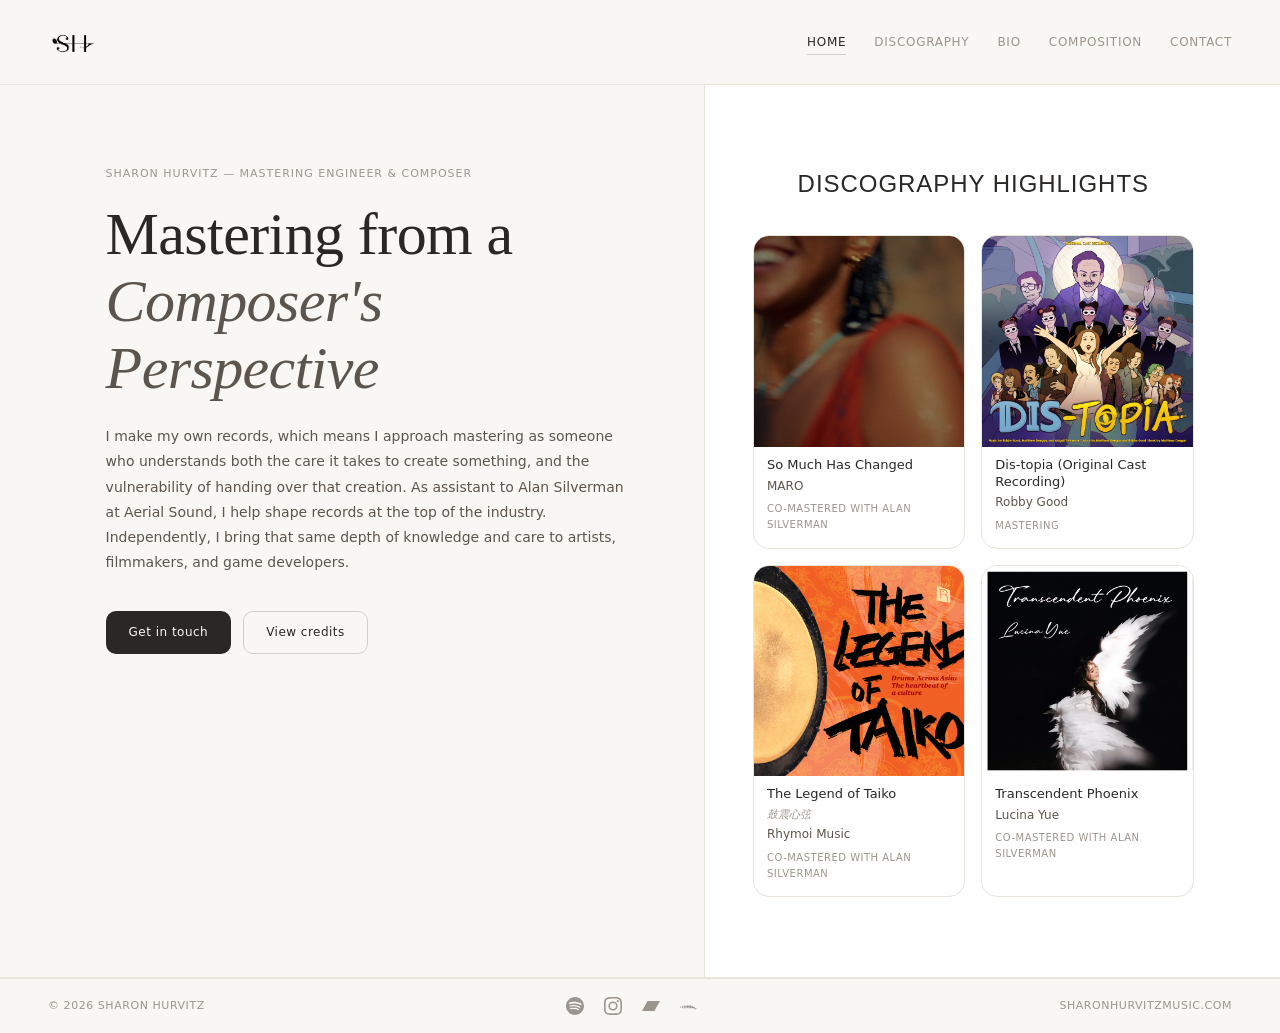
==== index.html @ 8f8ba1ec "Update index.html" ====
<!DOCTYPE html>
<html lang="en">
<head>
  <meta charset="UTF-8" />
  <link rel="icon" href="favicon.ico" />
<link rel="apple-touch-icon" href="apple-touch-icon.png" />
  <meta name="viewport" content="width=device-width, initial-scale=1.0" />
  <title>Sharon Hurvitz — Mastering Engineer & Composer</title>
  <meta name="description" content="Sharon Hurvitz is a New York-based mastering engineer and composer. Assistant to Alan Silverman at Aerial Sound." />
  
  <link rel="preconnect" href="https://fonts.googleapis.com" />
  <link rel="preconnect" href="https://fonts.gstatic.com" crossorigin />
  
<link href="https://api.fontshare.com/v2/css?f[]=satoshi@300,400,500&f[]=zodiak@300,400,italic&display=swap" rel="stylesheet">
  <link rel="stylesheet" href="style.css?v=3" />
</head>
<body>

  <nav class="nav" id="nav">
<a class="nav-logo" href="#" onclick="showPage('home');return false;" aria-label="Home">
  <img src="images/SH_black.png" alt="Sharon Hurvitz Logo" class="nav-logo-img" />
</a>    <div class="nav-links" id="navLinks">
      <a href="#" onclick="showPage('home');return false;" data-page="home" class="active">Home</a>
      <a href="#" onclick="showPage('discography');return false;" data-page="discography">Discography</a>
      <a href="#" onclick="showPage('bio');return false;" data-page="bio">Bio</a>
      <a href="#" onclick="showPage('composition');return false;" data-page="composition">Composition</a>
      <a href="#" onclick="showPage('contact');return false;" data-page="contact">Contact</a>
    </div>
    <button class="hamburger" id="hamburger" aria-label="Toggle menu" onclick="toggleMenu()">
      <span></span><span></span>
    </button>
  </nav>

  <!-- ── HOME ── -->
 <main id="page-home" class="page active">
    
    <div class="home-split-layout reveal">
      
      <section class="hero">
        <p class="eyebrow">Sharon Hurvitz — Mastering Engineer & Composer</p>
        <h1 class="hero-name">Mastering from a <br><em>Composer's Perspective<br></em></h1>
        <p class="hero-meta">I make my own records, which means I approach mastering as someone who understands both the care it takes to create something, and the vulnerability of handing over that creation. As assistant to Alan Silverman at Aerial Sound, I help shape records at the top of the industry. Independently, I bring that same depth of knowledge and care to artists, filmmakers, and game developers.</p>
        <div class="btn-row">
          <a href="#" class="btn btn-primary" onclick="showPage('contact');return false;">Get in touch</a>
          <a href="#" class="btn btn-secondary" onclick="showPage('discography');return false;">View credits</a>
        </div>
      </section>

      <section class="sec home-discography-section">
        <p class="sec-label">Discography Highlights</p>
        <div class="disc-grid" id="home-grid"></div>
      </section>
      
    </div><footer class="footer">
  <span>© 2026 Sharon Hurvitz</span>
  <div class="footer-links">
    <a href="https://open.spotify.com/artist/0zhpoaUAI5nfyorfeD2oMN?si=d4_nRjvzQNmylvNHb1slEg" target="_blank" rel="noopener" aria-label="Spotify">
      <svg xmlns="https://www.w3.org/2000/svg" width="18" height="18" viewBox="0 0 24 24" fill="currentColor"><path d="M12 0C5.4 0 0 5.4 0 12s5.4 12 12 12 12-5.4 12-12S18.66 0 12 0zm5.521 17.34c-.24.359-.66.48-1.021.24-2.82-1.74-6.36-2.101-10.561-1.141-.418.122-.779-.179-.899-.539-.12-.421.18-.78.54-.9 4.56-1.021 8.52-.6 11.64 1.32.42.18.479.659.301 1.02zm1.44-3.3c-.301.42-.841.6-1.262.3-3.239-1.98-8.159-2.58-11.939-1.38-.479.12-1.02-.12-1.14-.6-.12-.48.12-1.021.6-1.141C9.6 9.9 15 10.561 18.72 12.84c.361.181.54.78.241 1.2zm.12-3.36C15.24 8.4 8.82 8.16 5.16 9.301c-.6.179-1.2-.181-1.38-.721-.18-.601.18-1.2.72-1.381 4.26-1.26 11.28-1.02 15.721 1.621.539.3.719 1.02.419 1.56-.299.421-1.02.599-1.559.3z"/></svg>
    </a>
    <a href="https://www.instagram.com/sharon_hurvitz/" target="_blank" rel="noopener" aria-label="Instagram">
      <svg xmlns="https://www.w3.org/2000/svg" width="18" height="18" viewBox="0 0 24 24" fill="currentColor"><path d="M12 2.163c3.204 0 3.584.012 4.85.07 3.252.148 4.771 1.691 4.919 4.919.058 1.265.069 1.645.069 4.849 0 3.205-.012 3.584-.069 4.849-.149 3.225-1.664 4.771-4.919 4.919-1.266.058-1.644.07-4.85.07-3.204 0-3.584-.012-4.849-.07-3.26-.149-4.771-1.699-4.919-4.92-.058-1.265-.07-1.644-.07-4.849 0-3.204.013-3.583.07-4.849.149-3.227 1.664-4.771 4.919-4.919 1.266-.057 1.645-.069 4.849-.069zM12 0C8.741 0 8.333.014 7.053.072 2.695.272.273 2.69.073 7.052.014 8.333 0 8.741 0 12c0 3.259.014 3.668.072 4.948.2 4.358 2.618 6.78 6.98 6.98C8.333 23.986 8.741 24 12 24c3.259 0 3.668-.014 4.948-.072 4.354-.2 6.782-2.618 6.979-6.98.059-1.28.073-1.689.073-4.948 0-3.259-.014-3.667-.072-4.947-.196-4.354-2.617-6.78-6.979-6.98C15.668.014 15.259 0 12 0zm0 5.838a6.162 6.162 0 100 12.324 6.162 6.162 0 000-12.324zM12 16a4 4 0 110-8 4 4 0 010 8zm6.406-11.845a1.44 1.44 0 100 2.881 1.44 1.44 0 000-2.881z"/></svg>
    </a>
    <a href="https://sharonhurvitz.bandcamp.com/" target="_blank" rel="noopener" aria-label="Bandcamp">
      <svg xmlns="https://www.w3.org/2000/svg" width="18" height="18" viewBox="0 0 24 24" fill="currentColor"><path d="M0 18.75l7.437-13.5H24l-7.438 13.5z"/></svg>
    </a>
    <a href="https://soundcloud.com/sharon-hurvitz" target="_blank" rel="noopener" aria-label="SoundCloud">
      <svg xmlns="https://www.w3.org/2000/svg" width="18" height="18" viewBox="0 0 24 24" fill="currentColor"><path d="M1.175 12.225c-.017 0-.034.002-.05.006a.32.32 0 00-.24.23l-.39 1.18.39 1.167c.013.08.094.144.19.144.1 0 .178-.064.19-.144l.44-1.167-.44-1.18a.21.21 0 00-.09-.036zm2.137-.85c-.02 0-.04.002-.058.007-.11.03-.19.128-.19.244l-.44 1.773.44 1.77c0 .115.08.213.19.244.02.004.038.007.058.007.14 0 .254-.1.27-.236l.5-1.785-.5-1.785c-.016-.138-.13-.239-.27-.239zm2.18-.394c-.025 0-.05.004-.073.01-.135.04-.23.163-.23.306l-.5 1.893.5 1.888c0 .143.095.267.23.306.023.007.048.01.073.01.17 0 .31-.126.327-.296l.567-1.908-.567-1.908c-.017-.17-.157-.301-.327-.301zm2.19.155c-.028 0-.057.005-.084.013-.158.048-.268.192-.268.357l-.56 1.738.56 1.734c0 .165.11.31.268.357.027.008.056.013.084.013.195 0 .356-.147.374-.34l.635-1.764-.635-1.764c-.018-.193-.18-.344-.374-.344zm2.193-.56c-.032 0-.065.006-.096.016-.18.056-.307.22-.307.41l-.624 1.868.624 1.863c0 .19.127.354.307.41.031.01.064.016.096.016.222 0 .404-.167.424-.386l.706-1.903-.706-1.903c-.02-.22-.202-.391-.424-.391zm2.19-.03c-.036 0-.073.007-.108.02-.203.065-.347.25-.347.463l-.695 1.928.695 1.923c0 .213.144.398.347.463.035.013.072.02.108.02.25 0 .455-.19.477-.435l.786-1.971-.786-1.971c-.022-.246-.227-.44-.477-.44zm2.19.423c-.04 0-.082.008-.12.023-.228.075-.39.283-.39.52l-.773 1.505.773 1.5c0 .237.162.445.39.52.038.015.08.023.12.023.28 0 .51-.213.534-.49l.875-1.553-.875-1.553c-.024-.278-.254-.495-.534-.495zm2.188.867c-.044 0-.09.009-.133.026-.254.085-.434.316-.434.578l-.857 1.082.857 1.077c0 .262.18.493.434.578.043.017.089.026.133.026.31 0 .564-.237.59-.543l.97-1.138-.97-1.138c-.026-.307-.28-.548-.59-.548zm2.187 1.283c-.05 0-.1.01-.148.03-.28.094-.48.348-.48.637l-.94.66.94.654c0 .29.2.544.48.638.048.019.098.03.148.03.344 0 .625-.262.654-.6l1.063-.722-1.063-.722c-.029-.34-.31-.605-.654-.605zm2.186 1.65c-.054 0-.11.011-.163.033-.308.105-.528.384-.528.704l-1.02.23 1.02.224c0 .32.22.6.528.704.053.022.109.033.163.033.378 0 .686-.29.717-.66l1.154-.301-1.154-.301c-.031-.37-.339-.666-.717-.666z"/></svg>
    </a>
  </div>
  <span>sharonhurvitzmusic.com</span>
</footer>
  </main>

  <!-- ── DISCOGRAPHY ── -->
  <main id="page-discography" class="page">
    <section class="sec">
      <p class="sec-label">Mastering credits</p>
      <div id="album-detail"></div>
      <div class="disc-grid" id="disc-grid"></div>
    </section>
    <footer class="footer">
  <span>© 2026 Sharon Hurvitz</span>
  <div class="footer-links">
    <a href="https://open.spotify.com/artist/0zhpoaUAI5nfyorfeD2oMN?si=d4_nRjvzQNmylvNHb1slEg" target="_blank" rel="noopener" aria-label="Spotify">
      <svg xmlns="https://www.w3.org/2000/svg" width="18" height="18" viewBox="0 0 24 24" fill="currentColor"><path d="M12 0C5.4 0 0 5.4 0 12s5.4 12 12 12 12-5.4 12-12S18.66 0 12 0zm5.521 17.34c-.24.359-.66.48-1.021.24-2.82-1.74-6.36-2.101-10.561-1.141-.418.122-.779-.179-.899-.539-.12-.421.18-.78.54-.9 4.56-1.021 8.52-.6 11.64 1.32.42.18.479.659.301 1.02zm1.44-3.3c-.301.42-.841.6-1.262.3-3.239-1.98-8.159-2.58-11.939-1.38-.479.12-1.02-.12-1.14-.6-.12-.48.12-1.021.6-1.141C9.6 9.9 15 10.561 18.72 12.84c.361.181.54.78.241 1.2zm.12-3.36C15.24 8.4 8.82 8.16 5.16 9.301c-.6.179-1.2-.181-1.38-.721-.18-.601.18-1.2.72-1.381 4.26-1.26 11.28-1.02 15.721 1.621.539.3.719 1.02.419 1.56-.299.421-1.02.599-1.559.3z"/></svg>
    </a>
    <a href="https://www.instagram.com/sharon_hurvitz/" target="_blank" rel="noopener" aria-label="Instagram">
      <svg xmlns="https://www.w3.org/2000/svg" width="18" height="18" viewBox="0 0 24 24" fill="currentColor"><path d="M12 2.163c3.204 0 3.584.012 4.85.07 3.252.148 4.771 1.691 4.919 4.919.058 1.265.069 1.645.069 4.849 0 3.205-.012 3.584-.069 4.849-.149 3.225-1.664 4.771-4.919 4.919-1.266.058-1.644.07-4.85.07-3.204 0-3.584-.012-4.849-.07-3.26-.149-4.771-1.699-4.919-4.92-.058-1.265-.07-1.644-.07-4.849 0-3.204.013-3.583.07-4.849.149-3.227 1.664-4.771 4.919-4.919 1.266-.057 1.645-.069 4.849-.069zM12 0C8.741 0 8.333.014 7.053.072 2.695.272.273 2.69.073 7.052.014 8.333 0 8.741 0 12c0 3.259.014 3.668.072 4.948.2 4.358 2.618 6.78 6.98 6.98C8.333 23.986 8.741 24 12 24c3.259 0 3.668-.014 4.948-.072 4.354-.2 6.782-2.618 6.979-6.98.059-1.28.073-1.689.073-4.948 0-3.259-.014-3.667-.072-4.947-.196-4.354-2.617-6.78-6.979-6.98C15.668.014 15.259 0 12 0zm0 5.838a6.162 6.162 0 100 12.324 6.162 6.162 0 000-12.324zM12 16a4 4 0 110-8 4 4 0 010 8zm6.406-11.845a1.44 1.44 0 100 2.881 1.44 1.44 0 000-2.881z"/></svg>
    </a>
    <a href="https://sharonhurvitz.bandcamp.com/" target="_blank" rel="noopener" aria-label="Bandcamp">
      <svg xmlns="https://www.w3.org/2000/svg" width="18" height="18" viewBox="0 0 24 24" fill="currentColor"><path d="M0 18.75l7.437-13.5H24l-7.438 13.5z"/></svg>
    </a>
    <a href="https://soundcloud.com/sharon-hurvitz" target="_blank" rel="noopener" aria-label="SoundCloud">
      <svg xmlns="https://www.w3.org/2000/svg" width="18" height="18" viewBox="0 0 24 24" fill="currentColor"><path d="M1.175 12.225c-.017 0-.034.002-.05.006a.32.32 0 00-.24.23l-.39 1.18.39 1.167c.013.08.094.144.19.144.1 0 .178-.064.19-.144l.44-1.167-.44-1.18a.21.21 0 00-.09-.036zm2.137-.85c-.02 0-.04.002-.058.007-.11.03-.19.128-.19.244l-.44 1.773.44 1.77c0 .115.08.213.19.244.02.004.038.007.058.007.14 0 .254-.1.27-.236l.5-1.785-.5-1.785c-.016-.138-.13-.239-.27-.239zm2.18-.394c-.025 0-.05.004-.073.01-.135.04-.23.163-.23.306l-.5 1.893.5 1.888c0 .143.095.267.23.306.023.007.048.01.073.01.17 0 .31-.126.327-.296l.567-1.908-.567-1.908c-.017-.17-.157-.301-.327-.301zm2.19.155c-.028 0-.057.005-.084.013-.158.048-.268.192-.268.357l-.56 1.738.56 1.734c0 .165.11.31.268.357.027.008.056.013.084.013.195 0 .356-.147.374-.34l.635-1.764-.635-1.764c-.018-.193-.18-.344-.374-.344zm2.193-.56c-.032 0-.065.006-.096.016-.18.056-.307.22-.307.41l-.624 1.868.624 1.863c0 .19.127.354.307.41.031.01.064.016.096.016.222 0 .404-.167.424-.386l.706-1.903-.706-1.903c-.02-.22-.202-.391-.424-.391zm2.19-.03c-.036 0-.073.007-.108.02-.203.065-.347.25-.347.463l-.695 1.928.695 1.923c0 .213.144.398.347.463.035.013.072.02.108.02.25 0 .455-.19.477-.435l.786-1.971-.786-1.971c-.022-.246-.227-.44-.477-.44zm2.19.423c-.04 0-.082.008-.12.023-.228.075-.39.283-.39.52l-.773 1.505.773 1.5c0 .237.162.445.39.52.038.015.08.023.12.023.28 0 .51-.213.534-.49l.875-1.553-.875-1.553c-.024-.278-.254-.495-.534-.495zm2.188.867c-.044 0-.09.009-.133.026-.254.085-.434.316-.434.578l-.857 1.082.857 1.077c0 .262.18.493.434.578.043.017.089.026.133.026.31 0 .564-.237.59-.543l.97-1.138-.97-1.138c-.026-.307-.28-.548-.59-.548zm2.187 1.283c-.05 0-.1.01-.148.03-.28.094-.48.348-.48.637l-.94.66.94.654c0 .29.2.544.48.638.048.019.098.03.148.03.344 0 .625-.262.654-.6l1.063-.722-1.063-.722c-.029-.34-.31-.605-.654-.605zm2.186 1.65c-.054 0-.11.011-.163.033-.308.105-.528.384-.528.704l-1.02.23 1.02.224c0 .32.22.6.528.704.053.022.109.033.163.033.378 0 .686-.29.717-.66l1.154-.301-1.154-.301c-.031-.37-.339-.666-.717-.666z"/></svg>
    </a>
  </div>
  <span>sharonhurvitzmusic.com</span>
</footer>
  </main>

  <!-- ── BIO ── -->
  <main id="page-bio" class="page">
    <section class="sec reveal">
      <p class="sec-label">Bio</p>
      <div class="bio-body">
        <p><em>Sharon Hurvitz</em> is a New York-based mastering engineer and composer. She serves as an assistant to Grammy-winning engineer Alan Silverman at Aerial Sound, working alongside one of the industry's most celebrated engineers on a catalog spanning over 100 Grammy-nominated records.</p>
        <p>Sharon’s technical approach is deeply informed by her work as a composer. She attended Columbia University, studying with Georg Friedrich Haas and Zosha Di Castri, and earned a Master of Music in Screen Scoring from NYU Steinhardt. This academic foundation, paired with performances of her concert works by ensembles such as the Los Angeles Philharmonic, the International Contemporary Ensemble, and the Calder String Quartet, has given her a refined ear for dynamic range, texture, and emotional intent. She views mastering not merely as the final step in production, but as a collaborative opportunity to elevate a song’s narrative.</p>
        <p>Her mastering portfolio spans a diverse range of genres, from Maro’s debut English-language album <em>So Much Has Changed</em> and Robby Good’s theatrical cast recording <em>Dis-topia</em>, to classical audiophile releases. Whether the project is a classical recording or a hyperpop single, she applies the same rigorous attention to the unique intent behind every record.</p>
        <p>As an artist, Sharon releases music under her own name. Her debut album <em>Clangen Vol. 1: Newleaf</em>, the official soundtrack for the indie game <em>Clan Generator</em>, showcases her ability to blend complex orchestral and ambient textures into fully realized immersive soundscapes.</p>
        <p>Based in New York, she works internationally.</p>
      </div>
    </section>
    <footer class="footer">
  <span>© 2026 Sharon Hurvitz</span>
  <div class="footer-links">
    <a href="https://open.spotify.com/artist/0zhpoaUAI5nfyorfeD2oMN?si=d4_nRjvzQNmylvNHb1slEg" target="_blank" rel="noopener" aria-label="Spotify">
      <svg xmlns="https://www.w3.org/2000/svg" width="18" height="18" viewBox="0 0 24 24" fill="currentColor"><path d="M12 0C5.4 0 0 5.4 0 12s5.4 12 12 12 12-5.4 12-12S18.66 0 12 0zm5.521 17.34c-.24.359-.66.48-1.021.24-2.82-1.74-6.36-2.101-10.561-1.141-.418.122-.779-.179-.899-.539-.12-.421.18-.78.54-.9 4.56-1.021 8.52-.6 11.64 1.32.42.18.479.659.301 1.02zm1.44-3.3c-.301.42-.841.6-1.262.3-3.239-1.98-8.159-2.58-11.939-1.38-.479.12-1.02-.12-1.14-.6-.12-.48.12-1.021.6-1.141C9.6 9.9 15 10.561 18.72 12.84c.361.181.54.78.241 1.2zm.12-3.36C15.24 8.4 8.82 8.16 5.16 9.301c-.6.179-1.2-.181-1.38-.721-.18-.601.18-1.2.72-1.381 4.26-1.26 11.28-1.02 15.721 1.621.539.3.719 1.02.419 1.56-.299.421-1.02.599-1.559.3z"/></svg>
    </a>
    <a href="https://www.instagram.com/sharon_hurvitz/" target="_blank" rel="noopener" aria-label="Instagram">
      <svg xmlns="https://www.w3.org/2000/svg" width="18" height="18" viewBox="0 0 24 24" fill="currentColor"><path d="M12 2.163c3.204 0 3.584.012 4.85.07 3.252.148 4.771 1.691 4.919 4.919.058 1.265.069 1.645.069 4.849 0 3.205-.012 3.584-.069 4.849-.149 3.225-1.664 4.771-4.919 4.919-1.266.058-1.644.07-4.85.07-3.204 0-3.584-.012-4.849-.07-3.26-.149-4.771-1.699-4.919-4.92-.058-1.265-.07-1.644-.07-4.849 0-3.204.013-3.583.07-4.849.149-3.227 1.664-4.771 4.919-4.919 1.266-.057 1.645-.069 4.849-.069zM12 0C8.741 0 8.333.014 7.053.072 2.695.272.273 2.69.073 7.052.014 8.333 0 8.741 0 12c0 3.259.014 3.668.072 4.948.2 4.358 2.618 6.78 6.98 6.98C8.333 23.986 8.741 24 12 24c3.259 0 3.668-.014 4.948-.072 4.354-.2 6.782-2.618 6.979-6.98.059-1.28.073-1.689.073-4.948 0-3.259-.014-3.667-.072-4.947-.196-4.354-2.617-6.78-6.979-6.98C15.668.014 15.259 0 12 0zm0 5.838a6.162 6.162 0 100 12.324 6.162 6.162 0 000-12.324zM12 16a4 4 0 110-8 4 4 0 010 8zm6.406-11.845a1.44 1.44 0 100 2.881 1.44 1.44 0 000-2.881z"/></svg>
    </a>
    <a href="https://sharonhurvitz.bandcamp.com/" target="_blank" rel="noopener" aria-label="Bandcamp">
      <svg xmlns="https://www.w3.org/2000/svg" width="18" height="18" viewBox="0 0 24 24" fill="currentColor"><path d="M0 18.75l7.437-13.5H24l-7.438 13.5z"/></svg>
    </a>
    <a href="https://soundcloud.com/sharon-hurvitz" target="_blank" rel="noopener" aria-label="SoundCloud">
      <svg xmlns="https://www.w3.org/2000/svg" width="18" height="18" viewBox="0 0 24 24" fill="currentColor"><path d="M1.175 12.225c-.017 0-.034.002-.05.006a.32.32 0 00-.24.23l-.39 1.18.39 1.167c.013.08.094.144.19.144.1 0 .178-.064.19-.144l.44-1.167-.44-1.18a.21.21 0 00-.09-.036zm2.137-.85c-.02 0-.04.002-.058.007-.11.03-.19.128-.19.244l-.44 1.773.44 1.77c0 .115.08.213.19.244.02.004.038.007.058.007.14 0 .254-.1.27-.236l.5-1.785-.5-1.785c-.016-.138-.13-.239-.27-.239zm2.18-.394c-.025 0-.05.004-.073.01-.135.04-.23.163-.23.306l-.5 1.893.5 1.888c0 .143.095.267.23.306.023.007.048.01.073.01.17 0 .31-.126.327-.296l.567-1.908-.567-1.908c-.017-.17-.157-.301-.327-.301zm2.19.155c-.028 0-.057.005-.084.013-.158.048-.268.192-.268.357l-.56 1.738.56 1.734c0 .165.11.31.268.357.027.008.056.013.084.013.195 0 .356-.147.374-.34l.635-1.764-.635-1.764c-.018-.193-.18-.344-.374-.344zm2.193-.56c-.032 0-.065.006-.096.016-.18.056-.307.22-.307.41l-.624 1.868.624 1.863c0 .19.127.354.307.41.031.01.064.016.096.016.222 0 .404-.167.424-.386l.706-1.903-.706-1.903c-.02-.22-.202-.391-.424-.391zm2.19-.03c-.036 0-.073.007-.108.02-.203.065-.347.25-.347.463l-.695 1.928.695 1.923c0 .213.144.398.347.463.035.013.072.02.108.02.25 0 .455-.19.477-.435l.786-1.971-.786-1.971c-.022-.246-.227-.44-.477-.44zm2.19.423c-.04 0-.082.008-.12.023-.228.075-.39.283-.39.52l-.773 1.505.773 1.5c0 .237.162.445.39.52.038.015.08.023.12.023.28 0 .51-.213.534-.49l.875-1.553-.875-1.553c-.024-.278-.254-.495-.534-.495zm2.188.867c-.044 0-.09.009-.133.026-.254.085-.434.316-.434.578l-.857 1.082.857 1.077c0 .262.18.493.434.578.043.017.089.026.133.026.31 0 .564-.237.59-.543l.97-1.138-.97-1.138c-.026-.307-.28-.548-.59-.548zm2.187 1.283c-.05 0-.1.01-.148.03-.28.094-.48.348-.48.637l-.94.66.94.654c0 .29.2.544.48.638.048.019.098.03.148.03.344 0 .625-.262.654-.6l1.063-.722-1.063-.722c-.029-.34-.31-.605-.654-.605zm2.186 1.65c-.054 0-.11.011-.163.033-.308.105-.528.384-.528.704l-1.02.23 1.02.224c0 .32.22.6.528.704.053.022.109.033.163.033.378 0 .686-.29.717-.66l1.154-.301-1.154-.301c-.031-.37-.339-.666-.717-.666z"/></svg>
    </a>
  </div>
  <span>sharonhurvitzmusic.com</span>
</footer>
  </main>

 <!-- ── COMPOSITION ── -->
<main id="page-composition" class="page">
  <section class="sec reveal">
    <p class="sec-label">Composition — original releases</p>
    <div class="comp-grid">

      <div class="comp-card">
        <img src="images/newleaf.png" alt="Clangen Vol. 1: Newleaf album art" />
        <div class="comp-card-body">
          <h2 class="comp-title">Clangen Vol. 1: Newleaf</h2>
          <p class="comp-sub">Sharon Hurvitz · 2026 · Self-released</p>
          <p class="comp-roles">Composer · Producer · Mixing Engineer · Mastering Engineer</p>
          <div class="tracklist" id="newleaf-tracklist">
            <div class="track" data-src="audio/01-Generations.mp3">
              <button class="track-play" aria-label="Play Generations">&#9654;</button>
              <span class="tn">1</span>
              <span class="track-name">Generations</span>
              <span class="track-duration"></span>
            </div>
            <div class="track" data-src="audio/02-Crossing-the-River.mp3">
              <button class="track-play" aria-label="Play Crossing the River">▶</button>
              <span class="tn">2</span>
              <span class="track-name">Crossing the River <span style="color: var(--text-muted);">(composed by Carl-Isaak Krulewitch)</span></span>
              <span class="track-duration"></span>
            </div>
            <div class="track" data-src="audio/03-Newleaf.mp3">
              <button class="track-play" aria-label="Play Newleaf">&#9654;</button>
              <span class="tn">3</span>
              <span class="track-name">Newleaf</span>
              <span class="track-duration"></span>
            </div>
            <div class="track" data-src="audio/04-Ancient-Tunnels.mp3">
              <button class="track-play" aria-label="Play Ancient Tunnels">&#9654;</button>
              <span class="tn">4</span>
              <span class="track-name">Ancient Tunnels</span>
              <span class="track-duration"></span>
            </div>
            <div class="track" data-src="audio/05-The-Medicine-Cats-Den.mp3">
              <button class="track-play" aria-label="Play The Medicine Cat's Den">▶</button>
              <span class="tn">5</span>
              <span class="track-name">The Medicine Cat's Den <span style="color: var(--text-muted);">(composed by Carl-Isaak Krulewitch)</span></span>
              <span class="track-duration"></span>
            </div>
            <div class="track" data-src="audio/06-Dawn-Patrol.mp3">
              <button class="track-play" aria-label="Play Dawn Patrol">&#9654;</button>
              <span class="tn">6</span>
              <span class="track-name">Dawn Patrol</span>
              <span class="track-duration"></span>
            </div>
            <div class="track" data-src="audio/07-The-Moonstone.mp3">
              <button class="track-play" aria-label="Play The Moonstone">&#9654;</button>
              <span class="tn">7</span>
              <span class="track-name">The Moonstone</span>
              <span class="track-duration"></span>
            </div>
            <div class="track" data-src="audio/08-Leafbare.mp3">
              <button class="track-play" aria-label="Play Leafbare">&#9654;</button>
              <span class="tn">8</span>
              <span class="track-name">Leafbare</span>
              <span class="track-duration"></span>
            </div>
            <div class="track" data-src="audio/09-Moonhigh-Vigil.mp3">
              <button class="track-play" aria-label="Play Moonhigh Vigil">&#9654;</button>
              <span class="tn">9</span>
              <span class="track-name">Moonhigh Vigil</span>
              <span class="track-duration"></span>
            </div>
          </div>
        </div>
      </div>

      <div class="comp-card comp-card--cta" onclick="showPage('contact')">
        <div class="cta-inner">
          <span class="cta-plus">+</span>
          <p class="cta-text">Commission a composition</p>
          <p class="cta-sub">Film · sync · collaborative</p>
        </div>
      </div>

    </div>
  </section>
  <footer class="footer">
  <span>© 2026 Sharon Hurvitz</span>
  <div class="footer-links">
    <a href="https://open.spotify.com/artist/0zhpoaUAI5nfyorfeD2oMN?si=d4_nRjvzQNmylvNHb1slEg" target="_blank" rel="noopener" aria-label="Spotify">
      <svg xmlns="https://www.w3.org/2000/svg" width="18" height="18" viewBox="0 0 24 24" fill="currentColor"><path d="M12 0C5.4 0 0 5.4 0 12s5.4 12 12 12 12-5.4 12-12S18.66 0 12 0zm5.521 17.34c-.24.359-.66.48-1.021.24-2.82-1.74-6.36-2.101-10.561-1.141-.418.122-.779-.179-.899-.539-.12-.421.18-.78.54-.9 4.56-1.021 8.52-.6 11.64 1.32.42.18.479.659.301 1.02zm1.44-3.3c-.301.42-.841.6-1.262.3-3.239-1.98-8.159-2.58-11.939-1.38-.479.12-1.02-.12-1.14-.6-.12-.48.12-1.021.6-1.141C9.6 9.9 15 10.561 18.72 12.84c.361.181.54.78.241 1.2zm.12-3.36C15.24 8.4 8.82 8.16 5.16 9.301c-.6.179-1.2-.181-1.38-.721-.18-.601.18-1.2.72-1.381 4.26-1.26 11.28-1.02 15.721 1.621.539.3.719 1.02.419 1.56-.299.421-1.02.599-1.559.3z"/></svg>
    </a>
    <a href="https://www.instagram.com/sharon_hurvitz/" target="_blank" rel="noopener" aria-label="Instagram">
      <svg xmlns="https://www.w3.org/2000/svg" width="18" height="18" viewBox="0 0 24 24" fill="currentColor"><path d="M12 2.163c3.204 0 3.584.012 4.85.07 3.252.148 4.771 1.691 4.919 4.919.058 1.265.069 1.645.069 4.849 0 3.205-.012 3.584-.069 4.849-.149 3.225-1.664 4.771-4.919 4.919-1.266.058-1.644.07-4.85.07-3.204 0-3.584-.012-4.849-.07-3.26-.149-4.771-1.699-4.919-4.92-.058-1.265-.07-1.644-.07-4.849 0-3.204.013-3.583.07-4.849.149-3.227 1.664-4.771 4.919-4.919 1.266-.057 1.645-.069 4.849-.069zM12 0C8.741 0 8.333.014 7.053.072 2.695.272.273 2.69.073 7.052.014 8.333 0 8.741 0 12c0 3.259.014 3.668.072 4.948.2 4.358 2.618 6.78 6.98 6.98C8.333 23.986 8.741 24 12 24c3.259 0 3.668-.014 4.948-.072 4.354-.2 6.782-2.618 6.979-6.98.059-1.28.073-1.689.073-4.948 0-3.259-.014-3.667-.072-4.947-.196-4.354-2.617-6.78-6.979-6.98C15.668.014 15.259 0 12 0zm0 5.838a6.162 6.162 0 100 12.324 6.162 6.162 0 000-12.324zM12 16a4 4 0 110-8 4 4 0 010 8zm6.406-11.845a1.44 1.44 0 100 2.881 1.44 1.44 0 000-2.881z"/></svg>
    </a>
    <a href="https://sharonhurvitz.bandcamp.com/" target="_blank" rel="noopener" aria-label="Bandcamp">
      <svg xmlns="https://www.w3.org/2000/svg" width="18" height="18" viewBox="0 0 24 24" fill="currentColor"><path d="M0 18.75l7.437-13.5H24l-7.438 13.5z"/></svg>
    </a>
    <a href="https://soundcloud.com/sharon-hurvitz" target="_blank" rel="noopener" aria-label="SoundCloud">
      <svg xmlns="https://www.w3.org/2000/svg" width="18" height="18" viewBox="0 0 24 24" fill="currentColor"><path d="M1.175 12.225c-.017 0-.034.002-.05.006a.32.32 0 00-.24.23l-.39 1.18.39 1.167c.013.08.094.144.19.144.1 0 .178-.064.19-.144l.44-1.167-.44-1.18a.21.21 0 00-.09-.036zm2.137-.85c-.02 0-.04.002-.058.007-.11.03-.19.128-.19.244l-.44 1.773.44 1.77c0 .115.08.213.19.244.02.004.038.007.058.007.14 0 .254-.1.27-.236l.5-1.785-.5-1.785c-.016-.138-.13-.239-.27-.239zm2.18-.394c-.025 0-.05.004-.073.01-.135.04-.23.163-.23.306l-.5 1.893.5 1.888c0 .143.095.267.23.306.023.007.048.01.073.01.17 0 .31-.126.327-.296l.567-1.908-.567-1.908c-.017-.17-.157-.301-.327-.301zm2.19.155c-.028 0-.057.005-.084.013-.158.048-.268.192-.268.357l-.56 1.738.56 1.734c0 .165.11.31.268.357.027.008.056.013.084.013.195 0 .356-.147.374-.34l.635-1.764-.635-1.764c-.018-.193-.18-.344-.374-.344zm2.193-.56c-.032 0-.065.006-.096.016-.18.056-.307.22-.307.41l-.624 1.868.624 1.863c0 .19.127.354.307.41.031.01.064.016.096.016.222 0 .404-.167.424-.386l.706-1.903-.706-1.903c-.02-.22-.202-.391-.424-.391zm2.19-.03c-.036 0-.073.007-.108.02-.203.065-.347.25-.347.463l-.695 1.928.695 1.923c0 .213.144.398.347.463.035.013.072.02.108.02.25 0 .455-.19.477-.435l.786-1.971-.786-1.971c-.022-.246-.227-.44-.477-.44zm2.19.423c-.04 0-.082.008-.12.023-.228.075-.39.283-.39.52l-.773 1.505.773 1.5c0 .237.162.445.39.52.038.015.08.023.12.023.28 0 .51-.213.534-.49l.875-1.553-.875-1.553c-.024-.278-.254-.495-.534-.495zm2.188.867c-.044 0-.09.009-.133.026-.254.085-.434.316-.434.578l-.857 1.082.857 1.077c0 .262.18.493.434.578.043.017.089.026.133.026.31 0 .564-.237.59-.543l.97-1.138-.97-1.138c-.026-.307-.28-.548-.59-.548zm2.187 1.283c-.05 0-.1.01-.148.03-.28.094-.48.348-.48.637l-.94.66.94.654c0 .29.2.544.48.638.048.019.098.03.148.03.344 0 .625-.262.654-.6l1.063-.722-1.063-.722c-.029-.34-.31-.605-.654-.605zm2.186 1.65c-.054 0-.11.011-.163.033-.308.105-.528.384-.528.704l-1.02.23 1.02.224c0 .32.22.6.528.704.053.022.109.033.163.033.378 0 .686-.29.717-.66l1.154-.301-1.154-.301c-.031-.37-.339-.666-.717-.666z"/></svg>
    </a>
  </div>
  <span>sharonhurvitzmusic.com</span>
</footer>
</main>

  <!-- ── CONTACT ── -->
<section id="page-contact" class="page sec">
    <div class="contact-wrapper">
        <div class="contact-intro-group">
            <p class="contact-intro">For booking mastering or composition inquiries, please email <a href="mailto:sharonrosehurvitz@gmail.com">sharonrosehurvitz@gmail.com</a>, or send a message directly through the inquiry form below.</p>
        </div>
        
        <form class="contact-form" action="https://formspree.io/f/xojzvqvg" method="POST">
            <div class="split-inputs">
                <div class="input-wrap">
                    <label for="fname">First Name <span class="req">(required)</span></label>
                    <input type="text" id="fname" name="fname" autocomplete="given-name" required>
                </div>
                <div class="input-wrap">
                    <label for="lname">Last Name <span class="req">(required)</span></label>
                    <input type="text" id="lname" name="lname" autocomplete="family-name" required>
                </div>
            </div>

            <div class="input-wrap">
                <label for="email">Email Address <span class="req">(required)</span></label>
                <input type="email" id="email" name="email" autocomplete="email" required>
            </div>

            <div class="input-wrap">
                <label for="subject">Subject/Project Title <span class="req">(required)</span></label>
                <input type="text" id="subject" name="subject" required>
            </div>

            <div class="input-wrap">
                <label for="message">Message <span class="req">(required)</span></label>
                <textarea id="message" name="message" rows="6" required></textarea>
            </div>

            <div class="input-wrap">
                <label for="project-type">Project Type</label>
                <select id="project-type" name="project-type">
                    <option value="" disabled selected>Select an option</option>
                    <option value="Single Mastering">Single Mastering</option>
                    <option value="EP Mastering">EP Mastering</option>
                    <option value="Album Mastering">Album Mastering</option>
                    <option value="Composition Inquiry">Composition Inquiry</option>
                    <option value="Other">Other</option>
                </select>
            </div>

            <div class="checkbox-group">
                <label class="group-label">Deliverables <span class="req">(required)</span></label>
                <p class="sub-label">Please select all mastering deliverables required for your project</p>
                
                <label class="check-container" for="deliv-wav">
                    <input type="checkbox" id="deliv-wav" name="deliverables" value="Final Master Stereo WAVs">
                    <span class="check-text">Final Master Stereo WAVs</span>
                </label>
                
                <label class="check-container" for="deliv-inst">
                    <input type="checkbox" id="deliv-inst" name="deliverables" value="Mastered Instrumentals">
                    <span class="check-text">Mastered Instrumentals</span>
                </label>
                
                <label class="check-container" for="deliv-ddp">
                    <input type="checkbox" id="deliv-ddp" name="deliverables" value="DDP Production Master">
                    <span class="check-text">DDP Production Master (for CD Release)</span>
                </label>
                
                <label class="check-container" for="deliv-vinyl">
                    <input type="checkbox" id="deliv-vinyl" name="deliverables" value="Vinyl Production Master">
                    <span class="check-text">Vinyl Production Master (for lacquer or DMM Cutting)</span>
                </label>
                
                <label class="check-container" for="deliv-other">
                    <input type="checkbox" id="deliv-other" name="deliverables" value="Other">
                    <span class="check-text">Other (Non Mastering Related Inquiry)</span>
                </label>
            </div>

            <button type="submit" class="btn btn-primary submit-btn">Submit</button>
        </form>
    </div>
</section>

  <script src="main.js"></script>
</body>
</html>
---- style.css ----
/* ============================================================
   SHARON HURVITZ v2 — style.css
   Aesthetic: refined editorial — Zodiak + Satoshi
   ============================================================ */

:root {
  /* WARMER BACKGROUNDS */
  --bg:           #F9F7F3; 
  --bg-card:      #FFFFFF;
  --bg-muted:     #F0EDE6; 

  /* RICHER TEXT */
  --text:         #2A2826; 
  --text-mid:     #5C554D; 
  --text-muted:   #9C958D;

  /* WARMER BORDERS */
  --border:       #E8E3DB; 
  --border-mid:   #D4CFC6;

  /* THE ORGANIC ACCENT (Botanical Green) */
  --accent:       #2A3B2C; 
  
  --font-display: 'Zodiak', Georgia, serif;
  --font-body:    'Satoshi', system-ui, sans-serif;
  
  --radius:       10px;
  --radius-lg:    16px;
  --ease:         cubic-bezier(0.25,0.46,0.45,0.94);
}

*, *::before, *::after { box-sizing: border-box; margin: 0; padding: 0; }
html { scroll-behavior: smooth; }
body {
  font-family: var(--font-body);
  background: var(--bg);
  color: var(--text);
  font-size: 16px;
  line-height: 1.6;
  -webkit-font-smoothing: antialiased;
}
a { color: inherit; text-decoration: none; }
img { max-width: 100%; display: block; }
button, input, textarea, select { font-family: var(--font-body); }

/* ── PAGES ── */
.page { display: none; }
.page.active { display: block; animation: fadeUp 0.4s var(--ease) both; }
@keyframes fadeUp {
  from { opacity: 0; transform: translateY(16px); }
  to   { opacity: 1; transform: none; }
}

/* ── REVEAL ── */
.reveal { opacity: 0; transform: translateY(20px); transition: opacity 0.6s var(--ease), transform 0.6s var(--ease); }
.reveal.visible { opacity: 1; transform: none; }

/* ── NAV ── */
.nav {
  position: sticky; top: 0; z-index: 100;
  display: flex; justify-content: space-between; 
  align-items: center; 
  padding: 20px 48px 16px;
  background: rgba(249,247,243,0.94); 
  backdrop-filter: blur(10px);
  border-bottom: 0.5px solid var(--border);
  transition: box-shadow 0.3s;
}
.nav-logo { display: block; }
.nav-logo-img { height: 48px; width: auto; display: block; }

.nav-links { display: flex; gap: 28px; }
.nav-links a {
  font-size: 12px; color: var(--text-muted);
  letter-spacing: 0.06em; text-transform: uppercase;
  transition: color 0.2s; padding-bottom: 1px;
}
.nav-links a:hover { color: var(--text); }
.nav-links a.active { color: var(--text); border-bottom: 0.5px solid var(--border-mid); }

.hamburger {
  display: none; flex-direction: column; gap: 5px;
  background: none; border: none; cursor: pointer; padding: 4px; z-index: 200;
}
.hamburger span { display: block; width: 22px; height: 1.5px; background: var(--text); transition: 0.3s var(--ease); }

/* ── SECTIONS ── */
.sec { padding: 56px 48px; border-bottom: 0.5px solid var(--border); }
.sec-label {
  font-size: 11px; text-transform: uppercase; letter-spacing: 0.09em;
  color: var(--text-muted); margin-bottom: 32px;
}

/* ── HERO ── */
.hero {
  padding: 72px 48px 64px;
  border-bottom: 0.5px solid var(--border);
  min-height: 80vh; display: flex; flex-direction: column; justify-content: center;
}
.eyebrow {
  font-size: 11px; text-transform: uppercase; letter-spacing: 0.09em;
  color: var(--text-muted); margin-bottom: 18px;
}
.hero-name {
  font-family: var(--font-display);
  font-size: clamp(36px, 5.5vw, 60px);
  font-weight: 300; line-height: 1.12;
  color: var(--text); margin-bottom: 22px;
  letter-spacing: -0.01em;
}
.hero-name em { font-style: italic; font-weight: 300; color: var(--text-mid); }
.hero-meta {
  font-size: 14px; color: var(--text-mid);
  line-height: 1.8; max-width: 520px; margin-bottom: 36px;
}
.btn-row { display: flex; gap: 12px; flex-wrap: wrap; }
.btn {
  display: inline-block; font-size: 12px; letter-spacing: 0.04em;
  padding: 11px 22px; border-radius: var(--radius);
  border: 0.5px solid transparent; cursor: pointer;
  transition: all 0.2s var(--ease);
}

/* Updated to use the green accent color */
.btn-primary { background: var(--accent); color: var(--bg-card); font-weight: 500; }
.btn-primary:hover { background: #1E2A1F; }

.btn-secondary { background: transparent; color: var(--text); border-color: var(--border-mid); }
.btn-secondary:hover { background: var(--bg-muted); }
/* ── HERO ── */
.hero {
  padding: 72px 48px 64px;
  border-bottom: 0.5px solid var(--border);
  min-height: 80vh; display: flex; flex-direction: column; justify-content: center;
}
.eyebrow {
  font-size: 11px; text-transform: uppercase; letter-spacing: 0.09em;
  color: var(--text-muted); margin-bottom: 18px;
}
.hero-name {
  font-family: var(--font-display);
  font-size: clamp(36px, 5.5vw, 60px);
  font-weight: 300; line-height: 1.12;
  color: var(--text); margin-bottom: 22px;
  letter-spacing: -0.01em;
}
.hero-name em { font-style: italic; font-weight: 300; color: var(--text-mid); }
.hero-meta {
  font-size: 14px; color: var(--text-mid);
  line-height: 1.8; max-width: 520px; margin-bottom: 36px;
}
.btn-row { display: flex; gap: 12px; flex-wrap: wrap; }
.btn {
  display: inline-block; font-size: 12px; letter-spacing: 0.04em;
  padding: 11px 22px; border-radius: var(--radius);
  border: 0.5px solid transparent; cursor: pointer;
  transition: all 0.2s var(--ease);
}
.btn-primary { background: var(--text); color: var(--bg); font-weight: 500; }
.btn-primary:hover { background: #3A3632; }
.btn-secondary { background: transparent; color: var(--text); border-color: var(--border-mid); }
.btn-secondary:hover { background: var(--bg-muted); }

/* ── DISC GRID ── */
.disc-grid {
  display: grid;
  grid-template-columns: repeat(auto-fill, minmax(160px, 1fr));
  gap: 16px;
}
.album-card {
  cursor: pointer; border-radius: var(--radius-lg);
  overflow: hidden; border: 0.5px solid var(--border);
  background: var(--bg-card);
  transition: border-color 0.2s, transform 0.2s var(--ease);
}
.album-card:hover { border-color: var(--border-mid); transform: translateY(-3px); }
.album-card img { width: 100%; aspect-ratio: 1; object-fit: cover; display: block; }
.album-card-body { padding: 10px 13px 14px; }
.album-card-title {
  font-size: 13px; font-weight: 500; color: var(--text);
  line-height: 1.3; margin-bottom: 3px;
}
.album-card-subtitle { font-size: 11px; color: var(--text-muted); font-style: italic; }
.album-card-artist { font-size: 12px; color: var(--text-mid); margin-top: 2px; }
.album-card-role {
  font-size: 10px; color: var(--text-muted);
  text-transform: uppercase; letter-spacing: 0.05em; margin-top: 5px;
}

/* ── ALBUM DETAIL MODAL (MINIMALIST) ── */
.album-detail-minimal {
  margin-bottom: 72px;
  animation: fadeUp 0.3s var(--ease) both;
}
.detail-back {
  display: inline-flex; align-items: center; gap: 6px;
  font-size: 11px; text-transform: uppercase; letter-spacing: 0.06em;
  color: var(--text-muted); cursor: pointer; margin-bottom: 40px;
  background: none; border: none; transition: color 0.2s;
}
.detail-back:hover { color: var(--text); }
.detail-back::before { content: '←'; font-size: 13px; }

/* The side-by-side layout for art and text */
.album-hero-split {
  display: grid;
  grid-template-columns: 1fr 1fr;
  gap: 48px;
  align-items: center;
  margin-bottom: 48px;
}
.album-hero-img {
  width: 100%;
  max-width: 500px;
  aspect-ratio: 1;
  object-fit: cover;
  justify-self: end; /* Pushes the image toward the center */
}
.album-hero-text {
  justify-self: start; /* Pushes the text toward the center */
}

/* Typography matching the editorial style */
.album-hero-artist {
  font-family: var(--font-body);
  font-size: 24px;
  font-weight: 400;
  letter-spacing: 0.06em;
  color: var(--text-mid);
  text-transform: uppercase;
  margin-bottom: 4px;
}
.album-hero-title {
  font-family: var(--font-body);
  font-size: 24px;
  font-weight: 300;
  letter-spacing: 0.06em;
  text-transform: uppercase;
  color: var(--text);
  margin-bottom: 24px;
}
.album-hero-credits p {
  font-size: 15px;
  color: var(--text-mid);
  margin-bottom: 8px;
}

/* The condensed tags row */
.album-hero-tags {
  text-align: center;
  font-size: 13px;
  color: var(--text-mid);
  border-top: 0.5px solid var(--border);
  border-bottom: 0.5px solid var(--border);
  padding: 16px 0;
  max-width: 800px;
  margin: 0 auto;
}

/* Mobile adjustments */
@media (max-width: 768px) {
  .album-hero-split {
    grid-template-columns: 1fr;
    gap: 32px;
    text-align: center;
  }
  .album-hero-img, .album-hero-text {
    justify-self: center;
  }
}
/* ── BIO ── */
.bio-body { max-width: 640px; }
.bio-body p {
  font-size: 14px; color: var(--text-mid); line-height: 1.85;
}
.bio-body p + p { margin-top: 16px; }
.bio-body em { font-style: italic; }

/* ── COMPOSITION ── */
.comp-grid {
  display: grid;
  grid-template-columns: repeat(3, 1fr);
  gap: 20px;
}
.comp-card {
  border: 0.5px solid var(--border); border-radius: var(--radius-lg);
  overflow: hidden; background: var(--bg-card);
}
.comp-card img { width: 100%; aspect-ratio: 1; object-fit: cover; display: block; }
.comp-card-body { padding: 16px; }
.comp-title {
  font-family: var(--font-display);
  font-size: 18px; font-weight: 400; color: var(--text); margin-bottom: 4px;
}
.comp-sub { font-size: 12px; color: var(--text-muted); margin-bottom: 4px; }
.comp-roles {
  font-size: 11px; color: var(--text-muted); letter-spacing: 0.04em;
  text-transform: uppercase; margin-bottom: 14px;
}
.tracklist { border-top: 0.5px solid var(--border); padding-top: 10px; margin-bottom: 14px; }

.player-placeholder {
  background: var(--bg-muted); border-radius: var(--radius);
  padding: 12px 14px; font-size: 12px; color: var(--text-muted);
  border: 0.5px dashed var(--border-mid); text-align: center;
}
.comp-card--cta {
  display: flex; align-items: center; justify-content: center;
  min-height: 300px; border-style: dashed; cursor: pointer;
  background: var(--bg-muted);
  transition: border-color 0.2s;
}
.comp-card--cta:hover { border-color: var(--border-mid); }
.cta-inner { text-align: center; }
.cta-plus { font-size: 28px; color: var(--text-muted); display: block; margin-bottom: 10px; }
.cta-text { font-size: 13px; color: var(--text-mid); margin-bottom: 4px; }
.cta-sub { font-size: 11px; color: var(--text-muted); }

/* ── CONTACT FORM REFINED ── */
.contact-wrapper {
  max-width: 800px;
  margin: 0 auto;
  padding: 40px 0 100px;
}
.contact-intro {
  font-size: 15px;
  line-height: 1.6;
  margin-bottom: 40px;
  color: var(--text-mid);
}
.contact-intro a {
  color: var(--text);
  text-decoration: underline;
  text-underline-offset: 4px;
}

/* THE NEW OUTER BOX */
.contact-form {
  display: flex;
  flex-direction: column;
  gap: 28px;
  padding: 48px;
  border: 1px solid var(--border-mid); /* Creates the document box */
  background: var(--bg-card); /* Pops it off the background slightly */
}

.split-inputs {
  display: grid;
  grid-template-columns: 1fr 1fr;
  gap: 24px;
}
.input-wrap {
  display: flex;
  flex-direction: column;
  gap: 6px;
}

/* Labels */
.contact-form label, 
.group-label {
  font-size: 13px;
  color: var(--text);
}
.contact-form .req {
  font-size: 11px;
  color: var(--text-muted);
  margin-left: 4px;
}

/* TEXT BOXES - THINNER PROFILES */
.contact-form input[type="text"],
.contact-form input[type="email"],
.contact-form textarea,
.contact-form select {
  width: 100%;
  background: transparent;
  border: 1px solid var(--border-mid);
  padding: 8px 12px; /* Drastically reduced to match Heba's thin look */
  font-family: var(--font-body);
  font-size: 14px;
  color: var(--text);
  outline: none;
  border-radius: 0;
  transition: border-color 0.2s var(--ease);
  -webkit-appearance: none;
}
.contact-form input:focus,
.contact-form textarea:focus,
.contact-form select:focus {
  border-color: var(--text);
}
.contact-form textarea {
  resize: vertical;
  min-height: 100px; /* Shortened to match the thinner vibe */
}

/* Custom Dropdown Arrow */
.contact-form select {
  background-image: url("data:image/svg+xml;charset=US-ASCII,%3Csvg%20xmlns%3D%22http%3A%2F%2Fwww.w3.org%2F2000%2Fsvg%22%20width%3D%2224%22%20height%3D%2224%22%20viewBox%3D%220%200%2024%2024%22%20fill%3D%22none%22%20stroke%3D%22%235C554D%22%20stroke-width%3D%221.5%22%20stroke-linecap%3D%22round%22%20stroke-linejoin%3D%22round%22%3E%3Cpolyline%20points%3D%226%209%2012%2015%2018%209%22%3E%3C%2Fpolyline%3E%3C%2Fsvg%3E");
  background-repeat: no-repeat;
  background-position: right 12px center;
  background-size: 14px;
}

/* Checkboxes */
.checkbox-group {
  display: flex;
  flex-direction: column;
}
.checkbox-group .sub-label {
  font-size: 12px;
  color: var(--text-muted);
  margin-top: 2px;
  margin-bottom: 16px;
}
.check-container {
  display: flex;
  align-items: center;
  gap: 12px;
  margin-bottom: 10px;
  cursor: pointer;
}

/* Force Custom Square Checkboxes */
.check-container input[type="checkbox"] {
  appearance: none;
  -webkit-appearance: none;
  width: 14px; /* Slightly smaller */
  height: 14px;
  border: 1px solid var(--border-mid);
  border-radius: 0;
  background: transparent;
  cursor: pointer;
  position: relative;
  margin: 0;
}
.check-container input[type="checkbox"]:checked::after {
  content: '';
  position: absolute;
  top: 2px; left: 2px;
  width: 8px; height: 8px;
  background: var(--text);
}
.check-text {
  font-size: 13px;
  color: var(--text);
}

.submit-btn {
  align-self: flex-start;
  padding: 10px 36px;
  margin-top: 12px;
}

@media (max-width: 600px) {
  .split-inputs { grid-template-columns: 1fr; }
  .contact-form { padding: 24px; } /* Slightly less box padding on mobile */
}
/* ── FOOTER ── */
.footer {
  display: flex; justify-content: space-between; align-items: center;
  padding: 18px 48px;
  font-size: 11px; color: var(--text-muted);
  text-transform: uppercase; letter-spacing: 0.05em;
  border-top: 0.5px solid var(--border);
}

/* ── RESPONSIVE ── */
@media (max-width: 900px) {
  .nav { padding: 16px 24px; }
  
  /* 1. Compact Editorial Dropdown Menu */
  .nav-links { 
    display: flex; flex-direction: column; gap: 0;
    position: absolute; 
    top: calc(100% + 8px); 
    right: 24px; /* Anchored neatly to the right, under the hamburger */
    width: 200px; /* Very compact width */
    background: var(--bg-card); /* Crisp white/oat to match the contact form */
    border: 1px solid var(--border-mid); /* The outer box */
    border-radius: 4px; /* Slight, elegant softening of the corners */
    box-shadow: 0 12px 32px rgba(0,0,0,0.06); /* Soft, elevated shadow */
    z-index: 150; 
    opacity: 0; pointer-events: none;
    transform-origin: top right;
    transform: translateY(-8px) scale(0.96); /* Drops and snaps into place */
    transition: all 0.3s var(--ease);
    overflow: hidden; /* Keeps the internal borders tidy */
  }

  /* 2. Fade and scale in */
  .nav-links.open {
    opacity: 1; pointer-events: auto;
    transform: translateY(0) scale(1);
  }

  /* 3. Small, spaced editorial typography inside stacked boxes */
  .nav-links a { 
    font-family: var(--font-body); 
    font-size: 11px; 
    text-transform: uppercase; 
    letter-spacing: 0.08em;
    color: var(--text-mid);
    padding: 16px 20px;
    border-bottom: 0.5px solid var(--border); /* Creates the internal box lines */
    transition: background 0.2s, color 0.2s;
    text-align: right; /* Aligns text cleanly to the hamburger side */
  }
  
  /* Removes the line from the very last item so it doesn't double up with the outer border */
  .nav-links a:last-child {
    border-bottom: none;
  }
  
  .nav-links a:hover {
    background: var(--bg-muted);
  }

  /* Active page state styling */
  .nav-links a.active { 
    color: var(--text); 
    font-weight: 500;
    background: var(--bg);
    border-bottom: 0.5px solid var(--border); /* overrides original active border */
  }
  .nav-links a:last-child.active {
    border-bottom: none; 
  }
  
  .hamburger { display: flex; z-index: 200; }
  
  .hero { padding: 56px 24px 48px; min-height: auto; }
  .hero-name { font-size: 36px; }
  .sec { padding: 48px 24px; }
  .disc-grid { grid-template-columns: repeat(auto-fill, minmax(140px, 1fr)); }
  .album-detail-inner { grid-template-columns: 1fr; }
  .album-detail-img { max-height: 260px; width: 100%; object-fit: cover; }
  .contact-grid { grid-template-columns: 1fr; gap: 36px; }
  .comp-grid { grid-template-columns: 1fr; }
  .footer { padding: 16px 24px; flex-direction: column; gap: 6px; text-align: center; }
}
@media (max-width: 520px) {
  .disc-grid { grid-template-columns: 1fr 1fr; }
  .check-grid { grid-template-columns: 1fr; }
  .form-row-2 { grid-template-columns: 1fr; }
  .hero-name { font-size: 30px; }
}

/* ── HOME SPLIT LAYOUT (ADDED FOR V2) ── */
.home-split-layout {
  display: grid;
  grid-template-columns: 1.1fr 0.9fr; 
  max-width: 1500px; /* Stops the layout from separating infinitely on large monitors */
  margin: 0 auto;    /* Centers the layout if the screen is wider than 1500px */
  min-height: 85vh;
  border-bottom: 0.5px solid var(--border);
  align-items: stretch; 
}

.home-split-layout .hero {
  /* The 15% left padding pushes your text to the right, closing the gap */
  padding: 80px 48px 80px 15%; 
  border-bottom: none;
  min-height: auto;
  display: block; 
}

.home-split-layout .home-discography-section {
  /* The 15% right padding squeezes the grid, making the albums smaller */
  padding: 80px 15% 80px 48px; 
  border-bottom: none;
  border-left: 0.5px solid var(--border); 
  background: var(--bg-card); 
}

/* Pull the albums a little closer to the title to reduce clunkiness */
/* Upgrade the Discography Highlights label to a full section header */
.home-split-layout .sec-label {
  font-family: 'Satoshi', sans-serif; /* Adds the new font */
  font-size: 24px;          
  font-weight: 500;         /* Satoshi looks great a bit bolder */
  color: var(--text);       
  letter-spacing: 0.04em;   /* Tightened up slightly for a sans-serif */
  margin-bottom: 32px;      
  text-align: center;       
}

#home-grid {
  display: grid;
  grid-template-columns: repeat(2, 1fr) !important;
  gap: 16px; /* Slightly tighter gap to match the newly condensed cards */
}

/* Smooth adjustments for laptops and tablets */
@media (max-width: 1200px) {
  .home-split-layout .hero { padding: 80px 48px 80px 8%; }
  .home-split-layout .home-discography-section { padding: 80px 8% 80px 48px; }
}

@media (max-width: 1024px) {
  .home-split-layout { grid-template-columns: 1fr; }
  .home-split-layout .hero { padding: 60px 24px 40px; }
  .home-split-layout .home-discography-section {
    padding: 40px 24px 60px;
    border-left: none;
    border-top: 0.5px solid var(--border);
  }
}

@media (max-width: 520px) {
  #home-grid { grid-template-columns: 1fr !important; }
}
/* ── AUDIO TRACKLIST PLAYER ── */
.track {
  display: flex;
  align-items: center;
  gap: 10px;
  padding: 6px 0;
  font-size: 12px;
  color: var(--text-mid);
  border-bottom: 0.5px solid var(--border);
  cursor: pointer;
  transition: color 0.15s;
  flex-wrap: wrap;
  position: relative;
}
.track:last-child { border-bottom: none; }
.track:hover { color: var(--text); }
.track:hover .track-play { color: var(--text); }

.track.playing {
  color: var(--accent);
}
.track.playing .tn,
.track.playing .track-play {
  color: var(--accent);
}

.track-play {
  background: none;
  border: none;
  cursor: pointer;
  font-size: 9px;
  color: var(--text-muted);
  padding: 0;
  width: 16px;
  flex-shrink: 0;
  transition: color 0.15s;
  line-height: 1;
}

.track-name {
  flex: 1;
}

.track-duration {
  font-size: 11px;
  color: var(--text-muted);
  min-width: 32px;
  text-align: right;
}

/* Progress bar — only visible on the active track */
.track-progress-bar {
  width: 100%;
  height: 2px;
  background: var(--border);
  border-radius: 1px;
  margin-top: 4px;
  flex-basis: 100%;
  cursor: pointer;
  display: none;
  position: relative;
}

.track-progress-bar::before {
  content: '';
  position: absolute;
  top: -10px;
  left: 0;
  right: 0;
  bottom: -10px;
}
.track-progress-bar.visible {
  display: block;
}
.track-progress-fill {
  height: 100%;
  background: var(--accent);
  border-radius: 1px;
  width: 0%;
  transition: width 0.1s linear;
  pointer-events: none;
}
/* ── FOOTER SOCIAL ICONS ── */
.footer-links {
  display: flex;
  gap: 20px;
  align-items: center;
}
.footer-links a {
  color: var(--text-muted);
  transition: color 0.2s;
  display: flex;
  align-items: center;
}
.footer-links a:hover {
  color: var(--text);
}
/* ── COMPOSITION LAYOUT ── */
.comp-layout {
  display: grid;
  grid-template-columns: 2fr 1fr 1fr;
  gap: 16px;
  align-items: start;
}
.comp-main {
  height: auto;
}
.comp-sidebar {
  display: flex;
  flex-direction: column;
  gap: 16px;
  height: auto;
}
.comp-sidebar .single-card {
  flex: 1;
}
.comp-sidebar .single-art-wrap {
  width: 160px;
}
.comp-card--cta {
  flex: 1;
  min-height: 120px;
}

/* Singles */
.single-card {
  border: 0.5px solid var(--border);
  border-radius: var(--radius-lg);
  overflow: hidden;
  background: var(--bg-card);
  display: flex;
  flex-direction: row;
  transition: border-color 0.2s, transform 0.2s var(--ease);
}
.single-card:hover { border-color: var(--border-mid); transform: translateY(-2px); }
.single-art-wrap {
  width: 160px;
  flex-shrink: 0;
}
.single-art {
  width: 100%;
  height: 100%;
  object-fit: cover;
  display: block;
}
.single-art-placeholder {
  background: var(--bg-muted);
  display: flex;
  align-items: center;
  justify-content: center;
  min-height: 110px;
}
.placeholder-icon {
  font-size: 24px;
  color: var(--text-muted);
}
.single-body {
  padding: 12px 14px;
  display: flex;
  flex-direction: column;
  justify-content: center;
  gap: 3px;
}
.single-badge {
  font-size: 9px; text-transform: uppercase; letter-spacing: 0.08em;
  color: var(--text-muted); border: 0.5px solid var(--border-mid);
  border-radius: 100px; padding: 2px 8px;
  width: fit-content; margin-bottom: 4px;
}
.single-title {
  font-family: var(--font-display);
  font-size: 15px; font-weight: 400;
  color: var(--text); line-height: 1.2;
}
.single-sub {
  font-size: 11px; color: var(--text-muted);
}
.single-roles {
  list-style: none; margin-top: 5px;
  display: flex; flex-direction: column; gap: 2px;
}
.single-roles li {
  font-size: 11px; color: var(--text-mid);
}
.single-roles li:last-child {
  color: var(--text-muted);
  font-style: italic;
}

@media (max-width: 900px) {
  .comp-layout { grid-template-columns: 1fr; }
  .comp-main { height: auto; }
  .comp-sidebar { height: auto; flex-direction: column; }
  .comp-card--cta { min-height: 200px; flex: none; }
}
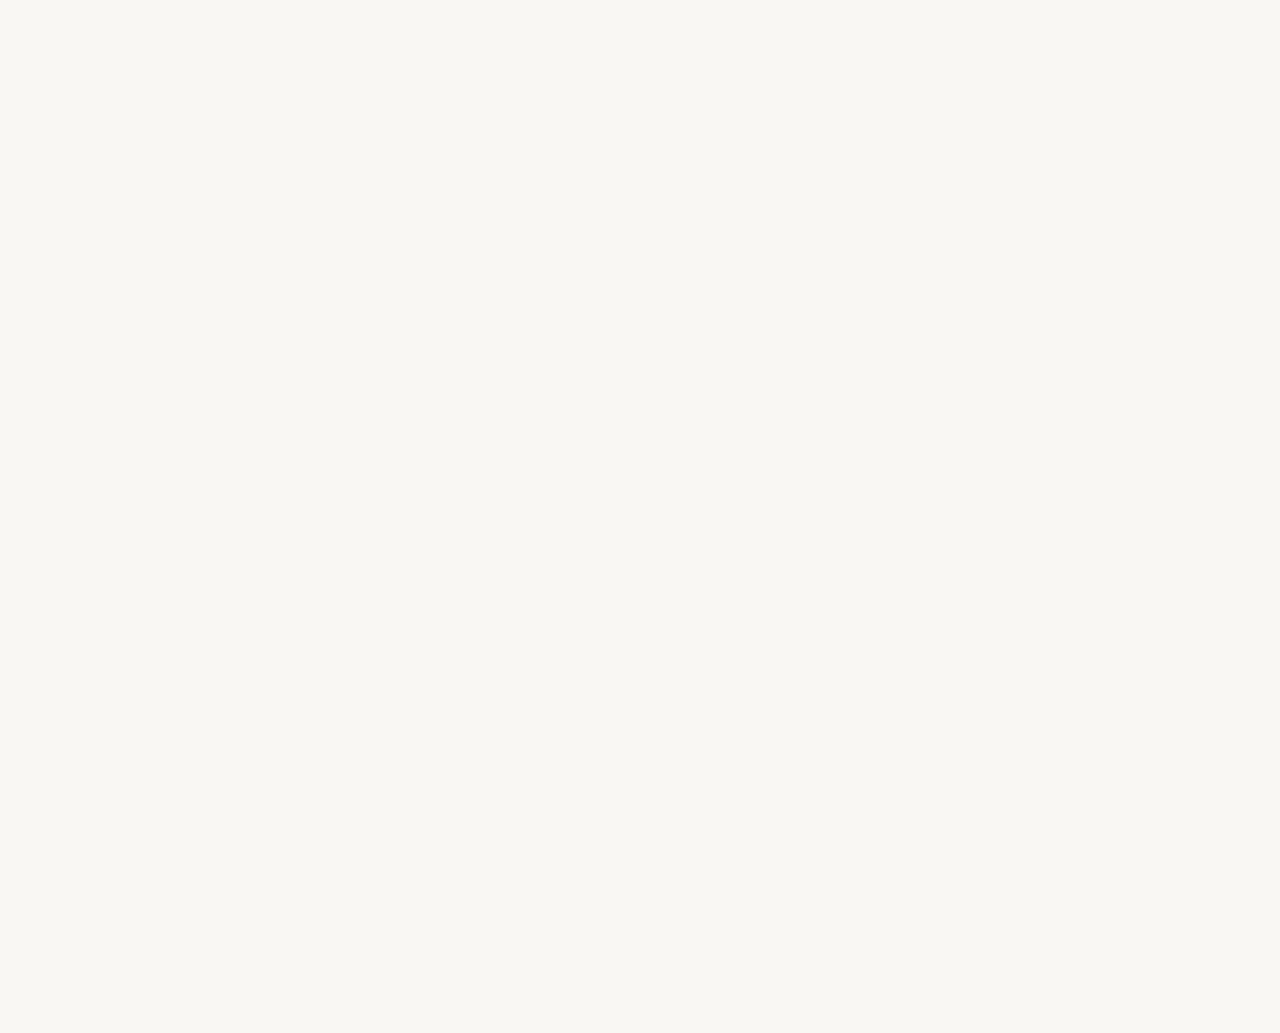
==== commit 528ed84f: "Update index.html" ====
--- a/index.html
+++ b/index.html
@@ -2,6 +2,7 @@
 <html lang="en">
 <head>
   <meta charset="UTF-8" />
+  <style id="preload-hide">body { opacity: 0; }</style>
   <link rel="icon" href="favicon.ico" />
 <link rel="apple-touch-icon" href="apple-touch-icon.png" />
   <meta name="viewport" content="width=device-width, initial-scale=1.0" />
@@ -130,13 +131,15 @@
 </footer>
   </main>
 
- <!-- ── COMPOSITION ── -->
+<!-- ── COMPOSITION ── -->
 <main id="page-composition" class="page">
   <section class="sec reveal">
     <p class="sec-label">Composition — original releases</p>
-    <div class="comp-grid">
-
-      <div class="comp-card">
+
+    <div class="comp-layout">
+
+      <!-- LEFT: Full album -->
+      <div class="comp-card comp-main">
         <img src="images/newleaf.png" alt="Clangen Vol. 1: Newleaf album art" />
         <div class="comp-card-body">
           <h2 class="comp-title">Clangen Vol. 1: Newleaf</h2>
@@ -150,9 +153,9 @@
               <span class="track-duration"></span>
             </div>
             <div class="track" data-src="audio/02-Crossing-the-River.mp3">
-              <button class="track-play" aria-label="Play Crossing the River">▶</button>
+              <button class="track-play" aria-label="Play Crossing the River">&#9654;</button>
               <span class="tn">2</span>
-              <span class="track-name">Crossing the River <span style="color: var(--text-muted);">(composed by Carl-Isaak Krulewitch)</span></span>
+              <span class="track-name">Crossing the River <span style="color: var(--text-muted); font-size:11px;">(composed by Carl-Isaak Krulewitch)</span></span>
               <span class="track-duration"></span>
             </div>
             <div class="track" data-src="audio/03-Newleaf.mp3">
@@ -168,9 +171,9 @@
               <span class="track-duration"></span>
             </div>
             <div class="track" data-src="audio/05-The-Medicine-Cats-Den.mp3">
-              <button class="track-play" aria-label="Play The Medicine Cat's Den">▶</button>
+              <button class="track-play" aria-label="Play The Medicine Cat's Den">&#9654;</button>
               <span class="tn">5</span>
-              <span class="track-name">The Medicine Cat's Den <span style="color: var(--text-muted);">(composed by Carl-Isaak Krulewitch)</span></span>
+              <span class="track-name">The Medicine Cat's Den <span style="color: var(--text-muted); font-size:11px;">(composed by Carl-Isaak Krulewitch)</span></span>
               <span class="track-duration"></span>
             </div>
             <div class="track" data-src="audio/06-Dawn-Patrol.mp3">
@@ -201,6 +204,58 @@
         </div>
       </div>
 
+      <!-- RIGHT: Singles + CTA stacked -->
+      <div class="comp-sidebar">
+
+        <div class="single-card" data-single-src="audio/StarClan-live.mp3">
+  <div class="single-art-wrap">
+    <img src="images/starclan.png" alt="StarClan (live) artwork" class="single-art" />
+  </div>
+  <div class="single-body">
+    <div class="single-badge">Single</div>
+    <h3 class="single-title">StarClan (live)</h3>
+    <p class="single-sub">Sharon Hurvitz · 2025</p>
+    <ul class="single-roles">
+      <li>Composer</li>
+      <li>Mastering Engineer</li>
+      <li>Mixed by Joel Bobby</li>
+    </ul>
+    <div class="single-player">
+      <button class="single-play-btn" aria-label="Play StarClan (live)">&#9654; Play</button>
+      <div class="single-progress-bar">
+        <div class="single-progress-fill"></div>
+      </div>
+      <span class="single-duration"></span>
+    </div>
+  </div>
+</div>
+
+        <div class="single-card single-card--placeholder" data-single-src="audio/RiverClan-live.mp3">
+          <div class="single-art-wrap">
+            <img src="images/riverclan.jpg" alt="RiverClan (live) artwork" class="single-art" />
+          </div>
+          <div class="single-body">
+    <div class="single-badge">Single</div>
+    <h3 class="single-title">RiverClan (live)</h3>
+    <p class="single-sub">Sharon Hurvitz · 2025</p>
+    <ul class="single-roles">
+      <li>Composer</li>
+      <li>Mixing Engineer</li>
+      <li>Mastered by Alan Silverman</li>
+    </ul>
+    <div class="single-player">
+      <button class="single-play-btn" aria-label="Play RiverClan (live)">&#9654; Play</button>
+      <div class="single-progress-bar">
+        <div class="single-progress-fill"></div>
+      </div>
+      <span class="single-duration"></span>
+    </div>
+  </div>
+</div>
+
+       </div><!-- closes comp-sidebar -->
+
+      <!-- COLUMN 3: CTA -->
       <div class="comp-card comp-card--cta" onclick="showPage('contact')">
         <div class="cta-inner">
           <span class="cta-plus">+</span>
@@ -209,28 +264,29 @@
         </div>
       </div>
 
-    </div>
+    </div><!-- closes comp-layout -->
+
   </section>
+
   <footer class="footer">
-  <span>© 2026 Sharon Hurvitz</span>
-  <div class="footer-links">
-    <a href="https://open.spotify.com/artist/0zhpoaUAI5nfyorfeD2oMN?si=d4_nRjvzQNmylvNHb1slEg" target="_blank" rel="noopener" aria-label="Spotify">
-      <svg xmlns="https://www.w3.org/2000/svg" width="18" height="18" viewBox="0 0 24 24" fill="currentColor"><path d="M12 0C5.4 0 0 5.4 0 12s5.4 12 12 12 12-5.4 12-12S18.66 0 12 0zm5.521 17.34c-.24.359-.66.48-1.021.24-2.82-1.74-6.36-2.101-10.561-1.141-.418.122-.779-.179-.899-.539-.12-.421.18-.78.54-.9 4.56-1.021 8.52-.6 11.64 1.32.42.18.479.659.301 1.02zm1.44-3.3c-.301.42-.841.6-1.262.3-3.239-1.98-8.159-2.58-11.939-1.38-.479.12-1.02-.12-1.14-.6-.12-.48.12-1.021.6-1.141C9.6 9.9 15 10.561 18.72 12.84c.361.181.54.78.241 1.2zm.12-3.36C15.24 8.4 8.82 8.16 5.16 9.301c-.6.179-1.2-.181-1.38-.721-.18-.601.18-1.2.72-1.381 4.26-1.26 11.28-1.02 15.721 1.621.539.3.719 1.02.419 1.56-.299.421-1.02.599-1.559.3z"/></svg>
-    </a>
-    <a href="https://www.instagram.com/sharon_hurvitz/" target="_blank" rel="noopener" aria-label="Instagram">
-      <svg xmlns="https://www.w3.org/2000/svg" width="18" height="18" viewBox="0 0 24 24" fill="currentColor"><path d="M12 2.163c3.204 0 3.584.012 4.85.07 3.252.148 4.771 1.691 4.919 4.919.058 1.265.069 1.645.069 4.849 0 3.205-.012 3.584-.069 4.849-.149 3.225-1.664 4.771-4.919 4.919-1.266.058-1.644.07-4.85.07-3.204 0-3.584-.012-4.849-.07-3.26-.149-4.771-1.699-4.919-4.92-.058-1.265-.07-1.644-.07-4.849 0-3.204.013-3.583.07-4.849.149-3.227 1.664-4.771 4.919-4.919 1.266-.057 1.645-.069 4.849-.069zM12 0C8.741 0 8.333.014 7.053.072 2.695.272.273 2.69.073 7.052.014 8.333 0 8.741 0 12c0 3.259.014 3.668.072 4.948.2 4.358 2.618 6.78 6.98 6.98C8.333 23.986 8.741 24 12 24c3.259 0 3.668-.014 4.948-.072 4.354-.2 6.782-2.618 6.979-6.98.059-1.28.073-1.689.073-4.948 0-3.259-.014-3.667-.072-4.947-.196-4.354-2.617-6.78-6.979-6.98C15.668.014 15.259 0 12 0zm0 5.838a6.162 6.162 0 100 12.324 6.162 6.162 0 000-12.324zM12 16a4 4 0 110-8 4 4 0 010 8zm6.406-11.845a1.44 1.44 0 100 2.881 1.44 1.44 0 000-2.881z"/></svg>
-    </a>
-    <a href="https://sharonhurvitz.bandcamp.com/" target="_blank" rel="noopener" aria-label="Bandcamp">
-      <svg xmlns="https://www.w3.org/2000/svg" width="18" height="18" viewBox="0 0 24 24" fill="currentColor"><path d="M0 18.75l7.437-13.5H24l-7.438 13.5z"/></svg>
-    </a>
-    <a href="https://soundcloud.com/sharon-hurvitz" target="_blank" rel="noopener" aria-label="SoundCloud">
-      <svg xmlns="https://www.w3.org/2000/svg" width="18" height="18" viewBox="0 0 24 24" fill="currentColor"><path d="M1.175 12.225c-.017 0-.034.002-.05.006a.32.32 0 00-.24.23l-.39 1.18.39 1.167c.013.08.094.144.19.144.1 0 .178-.064.19-.144l.44-1.167-.44-1.18a.21.21 0 00-.09-.036zm2.137-.85c-.02 0-.04.002-.058.007-.11.03-.19.128-.19.244l-.44 1.773.44 1.77c0 .115.08.213.19.244.02.004.038.007.058.007.14 0 .254-.1.27-.236l.5-1.785-.5-1.785c-.016-.138-.13-.239-.27-.239zm2.18-.394c-.025 0-.05.004-.073.01-.135.04-.23.163-.23.306l-.5 1.893.5 1.888c0 .143.095.267.23.306.023.007.048.01.073.01.17 0 .31-.126.327-.296l.567-1.908-.567-1.908c-.017-.17-.157-.301-.327-.301zm2.19.155c-.028 0-.057.005-.084.013-.158.048-.268.192-.268.357l-.56 1.738.56 1.734c0 .165.11.31.268.357.027.008.056.013.084.013.195 0 .356-.147.374-.34l.635-1.764-.635-1.764c-.018-.193-.18-.344-.374-.344zm2.193-.56c-.032 0-.065.006-.096.016-.18.056-.307.22-.307.41l-.624 1.868.624 1.863c0 .19.127.354.307.41.031.01.064.016.096.016.222 0 .404-.167.424-.386l.706-1.903-.706-1.903c-.02-.22-.202-.391-.424-.391zm2.19-.03c-.036 0-.073.007-.108.02-.203.065-.347.25-.347.463l-.695 1.928.695 1.923c0 .213.144.398.347.463.035.013.072.02.108.02.25 0 .455-.19.477-.435l.786-1.971-.786-1.971c-.022-.246-.227-.44-.477-.44zm2.19.423c-.04 0-.082.008-.12.023-.228.075-.39.283-.39.52l-.773 1.505.773 1.5c0 .237.162.445.39.52.038.015.08.023.12.023.28 0 .51-.213.534-.49l.875-1.553-.875-1.553c-.024-.278-.254-.495-.534-.495zm2.188.867c-.044 0-.09.009-.133.026-.254.085-.434.316-.434.578l-.857 1.082.857 1.077c0 .262.18.493.434.578.043.017.089.026.133.026.31 0 .564-.237.59-.543l.97-1.138-.97-1.138c-.026-.307-.28-.548-.59-.548zm2.187 1.283c-.05 0-.1.01-.148.03-.28.094-.48.348-.48.637l-.94.66.94.654c0 .29.2.544.48.638.048.019.098.03.148.03.344 0 .625-.262.654-.6l1.063-.722-1.063-.722c-.029-.34-.31-.605-.654-.605zm2.186 1.65c-.054 0-.11.011-.163.033-.308.105-.528.384-.528.704l-1.02.23 1.02.224c0 .32.22.6.528.704.053.022.109.033.163.033.378 0 .686-.29.717-.66l1.154-.301-1.154-.301c-.031-.37-.339-.666-.717-.666z"/></svg>
-    </a>
-  </div>
-  <span>sharonhurvitzmusic.com</span>
-</footer>
+    <span>© 2026 Sharon Hurvitz</span>
+    <div class="footer-links">
+      <a href="https://open.spotify.com/artist/0zhpoaUAI5nfyorfeD2oMN?si=d4_nRjvzQNmylvNHb1slEg" target="_blank" rel="noopener" aria-label="Spotify">
+        <svg xmlns="http://www.w3.org/2000/svg" width="18" height="18" viewBox="0 0 24 24" fill="currentColor"><path d="M12 0C5.4 0 0 5.4 0 12s5.4 12 12 12 12-5.4 12-12S18.66 0 12 0zm5.521 17.34c-.24.359-.66.48-1.021.24-2.82-1.74-6.36-2.101-10.561-1.141-.418.122-.779-.179-.899-.539-.12-.421.18-.78.54-.9 4.56-1.021 8.52-.6 11.64 1.32.42.18.479.659.301 1.02zm1.44-3.3c-.301.42-.841.6-1.262.3-3.239-1.98-8.159-2.58-11.939-1.38-.479.12-1.02-.12-1.14-.6-.12-.48.12-1.021.6-1.141C9.6 9.9 15 10.561 18.72 12.84c.361.181.54.78.241 1.2zm.12-3.36C15.24 8.4 8.82 8.16 5.16 9.301c-.6.179-1.2-.181-1.38-.721-.18-.601.18-1.2.72-1.381 4.26-1.26 11.28-1.02 15.721 1.621.539.3.719 1.02.419 1.56-.299.421-1.02.599-1.559.3z"/></svg>
+      </a>
+      <a href="https://www.instagram.com/sharon_hurvitz/" target="_blank" rel="noopener" aria-label="Instagram">
+        <svg xmlns="http://www.w3.org/2000/svg" width="18" height="18" viewBox="0 0 24 24" fill="currentColor"><path d="M12 2.163c3.204 0 3.584.012 4.85.07 3.252.148 4.771 1.691 4.919 4.919.058 1.265.069 1.645.069 4.849 0 3.205-.012 3.584-.069 4.849-.149 3.225-1.664 4.771-4.919 4.919-1.266.058-1.644.07-4.85.07-3.204 0-3.584-.012-4.849-.07-3.26-.149-4.771-1.699-4.919-4.92-.058-1.265-.07-1.644-.07-4.849 0-3.204.013-3.583.07-4.849.149-3.227 1.664-4.771 4.919-4.919 1.266-.057 1.645-.069 4.849-.069zM12 0C8.741 0 8.333.014 7.053.072 2.695.272.273 2.69.073 7.052.014 8.333 0 8.741 0 12c0 3.259.014 3.668.072 4.948.2 4.358 2.618 6.78 6.98 6.98C8.333 23.986 8.741 24 12 24c3.259 0 3.668-.014 4.948-.072 4.354-.2 6.782-2.618 6.979-6.98.059-1.28.073-1.689.073-4.948 0-3.259-.014-3.667-.072-4.947-.196-4.354-2.617-6.78-6.979-6.98C15.668.014 15.259 0 12 0zm0 5.838a6.162 6.162 0 100 12.324 6.162 6.162 0 000-12.324zM12 16a4 4 0 110-8 4 4 0 010 8zm6.406-11.845a1.44 1.44 0 100 2.881 1.44 1.44 0 000-2.881z"/></svg>
+      </a>
+      <a href="https://sharonhurvitz.bandcamp.com/" target="_blank" rel="noopener" aria-label="Bandcamp">
+        <svg xmlns="http://www.w3.org/2000/svg" width="18" height="18" viewBox="0 0 24 24" fill="currentColor"><path d="M0 18.75l7.437-13.5H24l-7.438 13.5z"/></svg>
+      </a>
+      <a href="https://soundcloud.com/sharon-hurvitz" target="_blank" rel="noopener" aria-label="SoundCloud">
+        <svg xmlns="http://www.w3.org/2000/svg" width="18" height="18" viewBox="0 0 24 24" fill="currentColor"><path d="M1.175 12.225c-.017 0-.034.002-.05.006a.32.32 0 00-.24.23l-.39 1.18.39 1.167c.013.08.094.144.19.144.1 0 .178-.064.19-.144l.44-1.167-.44-1.18a.21.21 0 00-.09-.036zm2.137-.85c-.02 0-.04.002-.058.007-.11.03-.19.128-.19.244l-.44 1.773.44 1.77c0 .115.08.213.19.244.02.004.038.007.058.007.14 0 .254-.1.27-.236l.5-1.785-.5-1.785c-.016-.138-.13-.239-.27-.239zm2.18-.394c-.025 0-.05.004-.073.01-.135.04-.23.163-.23.306l-.5 1.893.5 1.888c0 .143.095.267.23.306.023.007.048.01.073.01.17 0 .31-.126.327-.296l.567-1.908-.567-1.908c-.017-.17-.157-.301-.327-.301zm2.19.155c-.028 0-.057.005-.084.013-.158.048-.268.192-.268.357l-.56 1.738.56 1.734c0 .165.11.31.268.357.027.008.056.013.084.013.195 0 .356-.147.374-.34l.635-1.764-.635-1.764c-.018-.193-.18-.344-.374-.344zm2.193-.56c-.032 0-.065.006-.096.016-.18.056-.307.22-.307.41l-.624 1.868.624 1.863c0 .19.127.354.307.41.031.01.064.016.096.016.222 0 .404-.167.424-.386l.706-1.903-.706-1.903c-.02-.22-.202-.391-.424-.391zm2.19-.03c-.036 0-.073.007-.108.02-.203.065-.347.25-.347.463l-.695 1.928.695 1.923c0 .213.144.398.347.463.035.013.072.02.108.02.25 0 .455-.19.477-.435l.786-1.971-.786-1.971c-.022-.246-.227-.44-.477-.44zm2.19.423c-.04 0-.082.008-.12.023-.228.075-.39.283-.39.52l-.773 1.505.773 1.5c0 .237.162.445.39.52.038.015.08.023.12.023.28 0 .51-.213.534-.49l.875-1.553-.875-1.553c-.024-.278-.254-.495-.534-.495zm2.188.867c-.044 0-.09.009-.133.026-.254.085-.434.316-.434.578l-.857 1.082.857 1.077c0 .262.18.493.434.578.043.017.089.026.133.026.31 0 .564-.237.59-.543l.97-1.138-.97-1.138c-.026-.307-.28-.548-.59-.548zm2.187 1.283c-.05 0-.1.01-.148.03-.28.094-.48.348-.48.637l-.94.66.94.654c0 .29.2.544.48.638.048.019.098.03.148.03.344 0 .625-.262.654-.6l1.063-.722-1.063-.722c-.029-.34-.31-.605-.654-.605zm2.186 1.65c-.054 0-.11.011-.163.033-.308.105-.528.384-.528.704l-1.02.23 1.02.224c0 .32.22.6.528.704.053.022.109.033.163.033.378 0 .686-.29.717-.66l1.154-.301-1.154-.301c-.031-.37-.339-.666-.717-.666z"/></svg>
+      </a>
+    </div>
+    <span>sharonhurvitzmusic.com</span>
+  </footer>
 </main>
-
   <!-- ── CONTACT ── -->
 <section id="page-contact" class="page sec">
     <div class="contact-wrapper">
--- a/style.css
+++ b/style.css
@@ -710,13 +710,15 @@
 /* ── COMPOSITION LAYOUT ── */
 .comp-layout {
   display: grid;
-  grid-template-columns: 2fr 1fr 1fr;
-  gap: 16px;
+  grid-template-columns: 1.1fr 1fr 1fr;
+  gap: 20px;
   align-items: start;
 }
+
 .comp-main {
   height: auto;
 }
+
 .comp-sidebar {
   display: flex;
   flex-direction: column;
@@ -805,3 +807,52 @@
   .comp-sidebar { height: auto; flex-direction: column; }
   .comp-card--cta { min-height: 200px; flex: none; }
 }
+/* ── SINGLE AUDIO PLAYER ── */
+.single-player {
+  margin-top: 10px;
+  display: flex;
+  flex-direction: column;
+  gap: 6px;
+}
+.single-play-btn {
+  background: none;
+  border: 0.5px solid var(--border-mid);
+  border-radius: var(--radius);
+  font-family: var(--font-body);
+  font-size: 11px;
+  letter-spacing: 0.05em;
+  color: var(--text-mid);
+  padding: 5px 12px;
+  cursor: pointer;
+  width: fit-content;
+  transition: color 0.15s, border-color 0.15s;
+}
+.single-play-btn:hover { color: var(--text); border-color: var(--border-mid); }
+.single-card.playing .single-play-btn { color: var(--accent); border-color: var(--accent); }
+.single-progress-bar {
+  width: 100%;
+  height: 2px;
+  background: var(--border);
+  border-radius: 1px;
+  cursor: pointer;
+  display: none;
+  position: relative;
+}
+.single-progress-bar::before {
+  content: '';
+  position: absolute;
+  top: -10px; left: 0; right: 0; bottom: -10px;
+}
+.single-progress-bar.visible { display: block; }
+.single-progress-fill {
+  height: 100%;
+  background: var(--accent);
+  border-radius: 1px;
+  width: 0%;
+  transition: width 0.1s linear;
+  pointer-events: none;
+}
+.single-duration {
+  font-size: 11px;
+  color: var(--text-muted);
+}
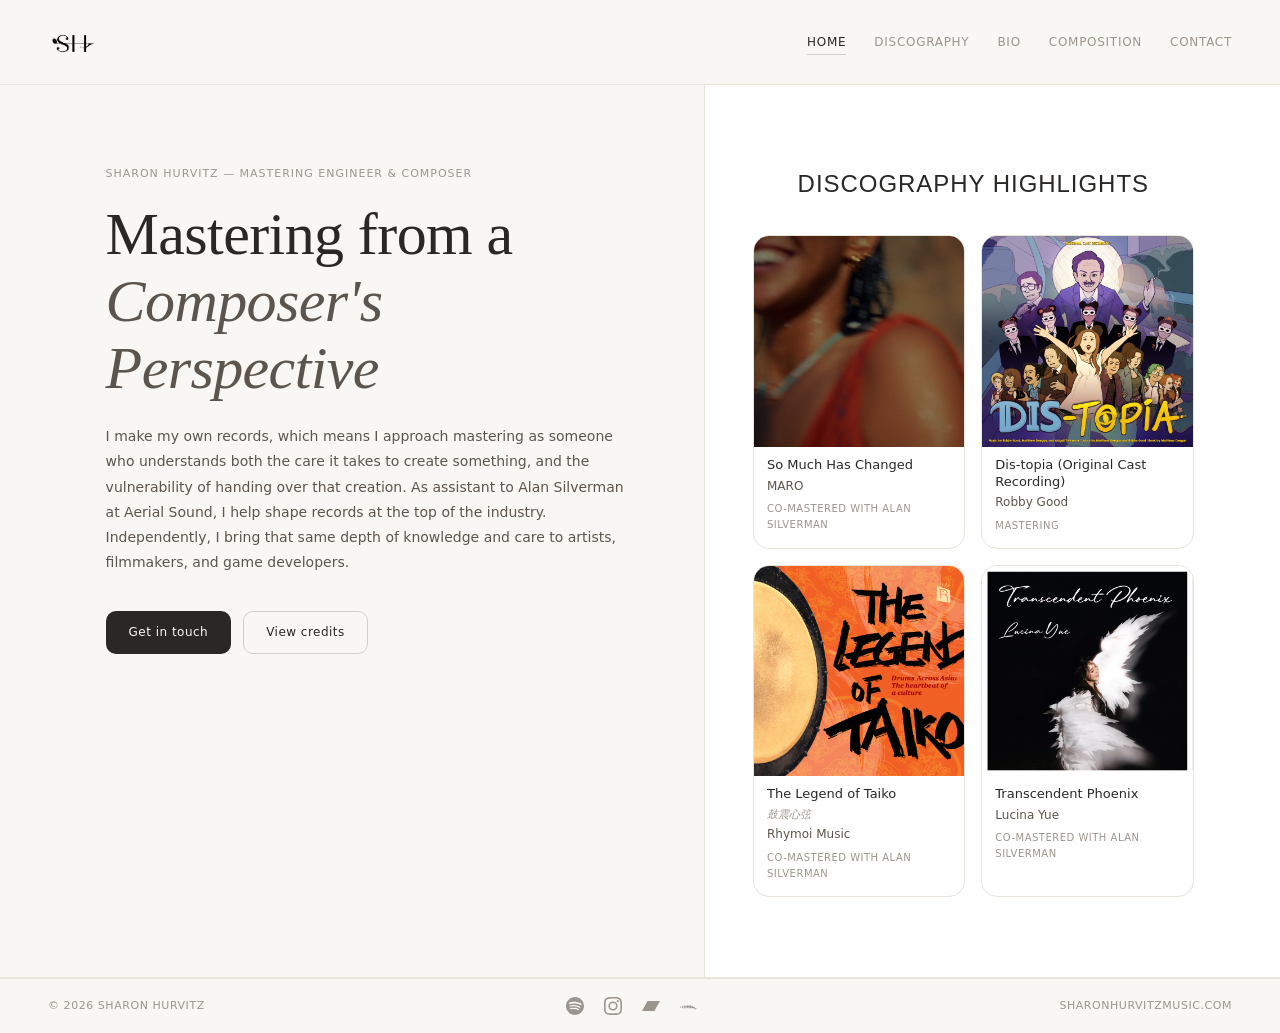
==== commit 57371dc4: "Update index.html" ====
--- a/index.html
+++ b/index.html
@@ -2,7 +2,6 @@
 <html lang="en">
 <head>
   <meta charset="UTF-8" />
-  <style id="preload-hide">body { opacity: 0; }</style>
   <link rel="icon" href="favicon.ico" />
 <link rel="apple-touch-icon" href="apple-touch-icon.png" />
   <meta name="viewport" content="width=device-width, initial-scale=1.0" />
